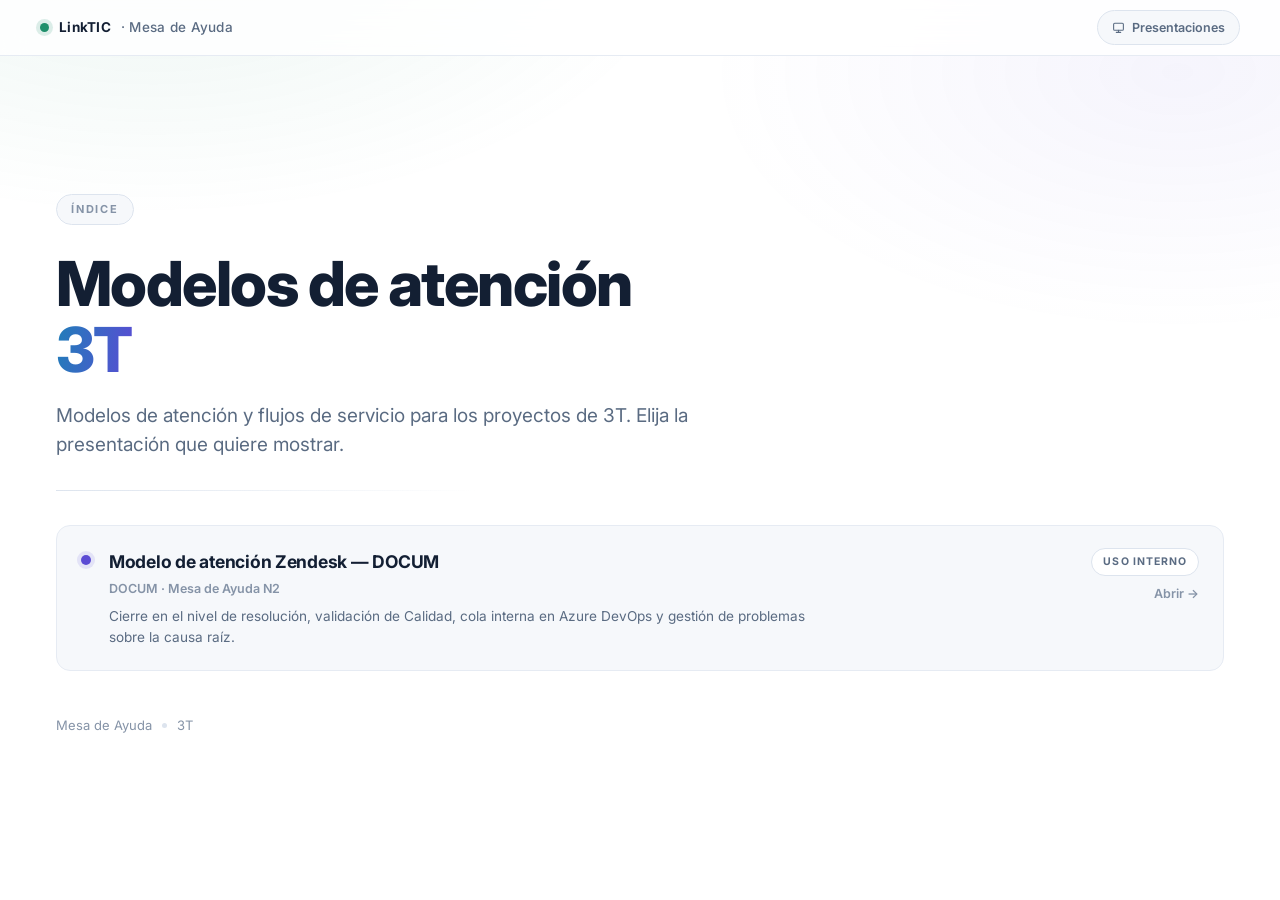
==== sites/3t/index.html @ 859e5ebe "DIVISION" ====
<!DOCTYPE html>
<html lang="es">
<head>
<meta charset="utf-8"/>
<meta name="viewport" content="width=device-width, initial-scale=1"/>
<title>Presentaciones — 3T</title>
<meta name="description" content="Modelos de atención de la Mesa de Ayuda para 3T."/>
<meta name="theme-color" content="#ffffff"/>
<meta property="og:title" content="Presentaciones — 3T"/>
<meta property="og:description" content="Modelos de atención de la Mesa de Ayuda para 3T."/>
<meta property="og:type" content="website"/>
<link rel="preconnect" href="https://fonts.googleapis.com"/>
<link rel="preconnect" href="https://fonts.gstatic.com" crossorigin/>
<link href="https://fonts.googleapis.com/css2?family=Inter:wght@400;500;600;700;800&display=swap" rel="stylesheet"/>
<link rel="stylesheet" href="assets/core.css"/>
</head>
<body data-base="" data-deck="" data-brand="neutral">
<div class="wrap">

<header class="topbar">
  <div class="brand"><i></i> LinkTIC <span>· Mesa de Ayuda</span></div>
  <div class="spacer"></div>
  <div class="picker" id="picker"></div>
  <div class="progress" id="progress"></div>
</header>

<main class="hub">
  <div class="inner">
    <span class="eyebrow reveal">Índice</span>
    <h1 class="reveal">Modelos de atención<br/><span class="accent">3T</span></h1>
    <p class="lede reveal">Modelos de atención y flujos de servicio para los proyectos de 3T. Elija la presentación que quiere mostrar.</p>
    <div class="rule reveal"></div>
    <ul class="deck-list" id="deck-list"></ul>
    <div class="signoff reveal"><span>Mesa de Ayuda</span><i></i><span>3T</span></div>
  </div>
</main>

</div>
<script src="assets/decks.js"></script>
<script src="assets/core.js"></script>
</body>
</html>
---- sites/3t/assets/core.css ----
@import url('https://fonts.googleapis.com/css2?family=Poppins:wght@400;500;600;700&display=swap');
/* ==================================================================
   CORE — estilos compartidos por todas las presentaciones
   ================================================================== */
:root{
  --bg:#ffffff;
  --bg-2:#f8fafc;
  --surface:#f6f8fb;
  --surface-2:#eef2f8;
  --border:#dde4ee;
  --border-soft:#e6ebf3;
  --text:#1b2433;
  --muted:#516276;
  --dim:#8593a7;
  --violet:#2709CD;
  --blue:#3F8CF5;
  /* marca LinkTIC */
  --brand-cyan:#02E0FF;
  --brand-azul:#0096FF;
  --brand-grad:linear-gradient(90deg,#02E0FF 0%,#0096FF 55%,#2709CD 100%);
  --font-marca:Poppins,Inter,'Segoe UI',Arial,sans-serif;
  --teal:#1f8f6b;
  --amber:#c9821a;
  --red:#b02525;
  --steel:#6c7f96;
  --maxw:1180px;
  --ease:cubic-bezier(.22,.61,.36,1);
}
*{box-sizing:border-box}
html{scroll-behavior:smooth}
body{
  margin:0; background:var(--bg); color:var(--text);
  font-family:Inter,'Segoe UI',system-ui,-apple-system,Arial,sans-serif;
  -webkit-font-smoothing:antialiased; line-height:1.55;
}
body::before{
  content:""; position:fixed; inset:0; pointer-events:none; z-index:0;
  background:
    radial-gradient(900px 480px at 12% -8%, rgba(0,150,255,.08), transparent 60%),
    radial-gradient(760px 420px at 92% 8%, rgba(39,9,205,.05), transparent 62%);
}
.wrap{position:relative; z-index:1}

/* ---------- barra superior ---------- */
.topbar{
  position:fixed; top:0; left:0; right:0; z-index:50; height:56px;
  display:flex; align-items:center; gap:14px;
  padding:0 clamp(16px,4vw,40px);
  background:rgba(255,255,255,.82); backdrop-filter:blur(12px);
  border-bottom:1px solid var(--border-soft);
}
.brand{display:flex; align-items:center; gap:10px; font-weight:700; font-size:13.5px; letter-spacing:.02em}
.brand i{width:9px;height:9px;border-radius:50%;background:var(--teal);display:block;box-shadow:0 0 0 4px rgba(31,143,107,.15)}
.brand span{color:var(--muted); font-weight:500}
.topbar .spacer{flex:1}
.progress{position:absolute; left:0; bottom:-1px; height:2px; width:0%; background:linear-gradient(90deg,var(--violet),var(--blue),var(--teal)); transition:width .25s var(--ease)}
.tbtn{
  border:1px solid var(--border); background:var(--surface); color:var(--muted);
  font:inherit; font-size:12.5px; font-weight:600; padding:7px 14px; border-radius:999px; cursor:pointer;
  transition:.2s var(--ease); display:inline-flex; align-items:center; gap:7px; text-decoration:none;
}
.tbtn:hover{color:var(--text); border-color:var(--steel); background:var(--surface-2)}
.tbtn svg{width:13px;height:13px}

/* ---------- selector de presentación ---------- */
.picker{position:relative}
.picker-menu{
  position:absolute; right:0; top:calc(100% + 9px); min-width:310px; z-index:60;
  background:#fff; border:1px solid var(--border); border-radius:13px;
  box-shadow:0 18px 44px rgba(19,31,51,.14); padding:7px;
  opacity:0; visibility:hidden; transform:translateY(-6px); transition:.2s var(--ease);
}
.picker.open .picker-menu{opacity:1; visibility:visible; transform:none}
.picker-menu .head{
  font-size:10.5px; font-weight:700; letter-spacing:.14em; text-transform:uppercase;
  color:var(--dim); padding:8px 11px 6px;
}
.picker-item{
  display:flex; gap:10px; align-items:flex-start; padding:10px 11px; border-radius:9px;
  text-decoration:none; color:var(--text); transition:.18s var(--ease);
}
.picker-item:hover{background:var(--surface)}
.picker-item.current{background:var(--surface-2)}
.picker-item i{width:8px;height:8px;border-radius:50%;flex:none;margin-top:6px;background:var(--steel)}
.picker-item.tone-teal i{background:var(--teal)}
.picker-item.tone-violet i{background:var(--violet)}
.picker-item.tone-blue i{background:var(--blue)}
.picker-item b{display:block; font-size:13px; font-weight:650; letter-spacing:-.01em}
.picker-item em{display:block; font-style:normal; font-size:11.5px; color:var(--muted); margin-top:1px}

/* ---------- navegación lateral ---------- */
.sidenav{
  position:fixed; right:22px; top:50%; transform:translateY(-50%); z-index:40;
  display:flex; flex-direction:column; gap:18px; align-items:flex-end;
}
.dot{
  background:none; border:0; padding:0; cursor:pointer; position:relative;
  width:8px; height:8px; color:var(--dim);
}
.dot span{width:8px;height:8px;border-radius:50%;background:var(--border); transition:.25s var(--ease); display:block}
.dot em{
  font-style:normal; font-size:11.5px; font-weight:600; letter-spacing:.02em; white-space:nowrap;
  position:absolute; right:18px; top:50%;
  opacity:0; transform:translateY(-50%) translateX(6px); transition:.25s var(--ease);
}
.dot:hover em{opacity:1; transform:translateY(-50%)}
.dot:hover span{background:var(--steel)}
.dot.active span{background:var(--teal); box-shadow:0 0 0 4px rgba(31,143,107,.15)}
.dot.active em{opacity:1; transform:translateY(-50%); color:var(--text)}

/* ---------- slides ---------- */
.slide{
  min-height:100vh; display:flex; align-items:center;
  padding:96px clamp(20px,5vw,56px) 72px;
  border-bottom:1px solid var(--border-soft);
}
.inner{width:100%; max-width:var(--maxw); margin:0 auto}
.slide--wide .inner{max-width:1420px}

.eyebrow{
  display:inline-flex; align-items:center; gap:8px;
  font-size:11px; font-weight:700; letter-spacing:.16em; text-transform:uppercase;
  color:var(--dim); border:1px solid var(--border); background:var(--surface);
  padding:6px 14px; border-radius:999px; margin-bottom:26px;
}
h1{
  font-size:clamp(34px,5.6vw,62px); line-height:1.06; margin:0 0 18px;
  font-weight:800; letter-spacing:-.025em;
}
h1 .accent{
  background:linear-gradient(100deg,var(--blue),var(--violet));
  -webkit-background-clip:text; background-clip:text; -webkit-text-fill-color:transparent;
}
h2{
  font-size:clamp(24px,3.2vw,38px); line-height:1.15; margin:0 0 12px;
  font-weight:700; letter-spacing:-.02em;
}
.sub{color:var(--muted); font-size:clamp(14px,1.5vw,17px); max-width:70ch; margin:0}
.lede{color:var(--muted); font-size:clamp(15px,1.7vw,19px); max-width:62ch; margin:0 0 30px}
.rule{height:1px; background:linear-gradient(90deg,var(--border),transparent); margin:30px 0; max-width:420px}
.section-head{margin-bottom:38px}

/* ---------- filas ---------- */
.rows{list-style:none; padding:0; margin:0; display:grid; gap:2px}
.row{
  display:flex; gap:20px; align-items:flex-start;
  padding:20px 22px; background:var(--surface); border:1px solid var(--border-soft);
  border-radius:12px; transition:.28s var(--ease);
}
.row:hover{background:#fff; border-color:var(--border); transform:translateX(4px); box-shadow:0 6px 18px rgba(19,31,51,.07)}
.row-ico{
  flex:none; width:44px; height:44px; border-radius:11px; display:grid; place-items:center;
  border:1px solid var(--border);
}
.row-ico svg{width:21px;height:21px}
.row-body h3{margin:2px 0 5px; font-size:16px; font-weight:700; letter-spacing:-.01em}
.row-body p{margin:0; color:var(--muted); font-size:13.8px; max-width:88ch}

.tone-violet{color:var(--violet); background:rgba(91,75,212,.09)}
.tone-blue{color:var(--blue); background:rgba(31,127,184,.09)}
.tone-teal{color:var(--teal); background:rgba(31,143,107,.09)}
.tone-steel{color:var(--steel); background:rgba(108,127,150,.10)}
.tone-amber{color:var(--amber); background:rgba(201,130,26,.10)}
.tone-red{color:var(--red); background:rgba(176,37,37,.09)}

/* ---------- tarjetas ---------- */
.grid{display:grid; grid-template-columns:repeat(auto-fit,minmax(270px,1fr)); gap:18px}
.card{
  position:relative; padding:26px 24px 24px; border-radius:14px;
  background:var(--surface); border:1px solid var(--border-soft); color:var(--text);
  transition:.3s var(--ease);
}
.card:hover{transform:translateY(-4px); border-color:var(--border); background:#fff; box-shadow:0 8px 24px rgba(19,31,51,.08)}
.card-ico{
  width:46px;height:46px;border-radius:12px;display:grid;place-items:center;margin-bottom:16px;
  border:1px solid var(--border);
}
.card-ico svg{width:22px;height:22px}
.card.tone-violet .card-ico{color:var(--violet); background:rgba(91,75,212,.09)}
.card.tone-blue   .card-ico{color:var(--blue);   background:rgba(31,127,184,.09)}
.card.tone-teal   .card-ico{color:var(--teal);   background:rgba(31,143,107,.09)}
.card.tone-steel  .card-ico{color:var(--steel);  background:rgba(108,127,150,.10)}
.card.tone-amber  .card-ico{color:var(--amber);  background:rgba(201,130,26,.10)}
.card.tone-red    .card-ico{color:var(--red);    background:rgba(176,37,37,.09)}
.card{color:var(--text)}
.card h3{margin:0 0 9px; font-size:17px; font-weight:700; letter-spacing:-.01em}
.card p{margin:0; color:var(--muted); font-size:13.6px}
.card ul{margin:10px 0 0; padding-left:17px; color:var(--muted); font-size:13.2px}
.card ul li{margin:4px 0}
.card .kicker{
  display:inline-block; font-size:10.5px; font-weight:700; letter-spacing:.12em;
  text-transform:uppercase; color:var(--dim); margin-bottom:9px;
}

/* ---------- diagrama ---------- */
.figure{
  background:var(--bg-2); border:1px solid var(--border-soft); border-radius:16px;
  padding:10px; overflow:hidden;
}
.diagram{width:100%; height:auto; display:block; border-radius:10px; max-height:72vh}
.figcap{margin:14px 2px 0; color:var(--dim); font-size:12.5px}
.scroll-hint{display:none}

/* ==================================================================
   DIAGRAMA INTERACTIVO
   Los nodos son HTML posicionado sobre una rejilla de 1400 unidades;
   las conexiones van en una capa SVG con el mismo sistema de
   coordenadas. Todo escala junto con el contenedor (unidades cq).
   ================================================================== */
.flow{margin-top:4px}

/* ---------- controles ---------- */
.flow-controls{display:flex; flex-wrap:wrap; gap:9px; align-items:center; margin-bottom:16px}
.flow-controls .ctl-label{
  font-size:10.5px; font-weight:700; letter-spacing:.14em; text-transform:uppercase;
  color:var(--dim); margin-right:3px;
}
.flow-controls .ctl-sep{width:1px; height:20px; background:var(--border); margin:0 5px}
.fchip{
  border:1px solid var(--border); background:#fff; color:var(--muted);
  font:inherit; font-size:12.5px; font-weight:600; padding:7px 14px; border-radius:999px;
  cursor:pointer; transition:.2s var(--ease); display:inline-flex; align-items:center; gap:8px;
}
.fchip:hover{border-color:var(--steel); color:var(--text)}
.fchip i{width:8px; height:8px; border-radius:50%; background:currentColor; opacity:.4; flex:none}
.fchip[aria-pressed="true"]{background:var(--text); border-color:var(--text); color:#fff}
.fchip[aria-pressed="true"] i{opacity:1}
.fchip.t-blue[aria-pressed="true"]{background:var(--blue); border-color:var(--blue)}
.fchip.t-red[aria-pressed="true"]{background:var(--red); border-color:var(--red)}
.fchip.t-violet[aria-pressed="true"]{background:var(--violet); border-color:var(--violet)}
.fchip.t-amber[aria-pressed="true"]{background:var(--amber); border-color:var(--amber)}
.fchip.t-teal[aria-pressed="true"]{background:var(--teal); border-color:var(--teal)}
.fchip.is-off{opacity:.55; text-decoration:line-through}

/* ---------- lienzo ---------- */
.flow-stage{
  background:var(--bg-2); border:1px solid var(--border-soft); border-radius:16px;
  padding:16px; overflow:hidden;
}
.flowbox{
  position:relative; width:100%; aspect-ratio:1400/620;
  container-type:inline-size;
  /* --grid: ancho de la rejilla en unidades; debe coincidir con el viewBox
     del SVG de conexiones. Se sobreescribe por diagrama cuando no es 1400. */
  --grid:1400;
  --u:calc(100cqw / var(--grid));
}
.flow-edges{position:absolute; inset:0; width:100%; height:100%; pointer-events:none; overflow:visible}

/* ---------- nodos ---------- */
.fnode,.fbox{
  position:absolute; margin:0; text-align:left;
  left:calc(var(--x) * var(--u)); top:calc(var(--y) * var(--u));
  width:calc(var(--w) * var(--u)); height:calc(var(--h) * var(--u));
  border-radius:calc(8 * var(--u)); border:calc(1.8 * var(--u)) solid var(--border);
  background:#fff; color:var(--text); font:inherit;
  padding:calc(10 * var(--u)) calc(11 * var(--u));
  display:flex; flex-direction:column; justify-content:center; gap:calc(4 * var(--u));
  transition:opacity .3s var(--ease), transform .2s var(--ease), box-shadow .2s var(--ease), filter .3s var(--ease);
}
.fnode{cursor:pointer; -webkit-appearance:none; appearance:none}
.fnode:hover{transform:translateY(calc(-2 * var(--u))); box-shadow:0 calc(6 * var(--u)) calc(16 * var(--u)) rgba(19,31,51,.14)}
.fnode:focus-visible{outline:calc(2.5 * var(--u)) solid var(--violet); outline-offset:calc(2 * var(--u))}
.fnode b,.fbox b{font-size:calc(15 * var(--u)); font-weight:700; letter-spacing:-.01em; line-height:1.15}
.fnode span,.fbox span{font-size:calc(10.5 * var(--u)); color:var(--muted); line-height:1.28; display:block}
.fnode em,.fbox em{
  font-style:normal; font-size:calc(8.5 * var(--u)); font-weight:700; letter-spacing:.1em;
  text-transform:uppercase; color:var(--dim);
}
.fnode.is-center,.fbox.is-center{text-align:center; align-items:center}

.n-blue{background:#eef4fc; border-color:var(--blue)}
.n-blue b{color:#14213d}
.n-red{background:#fdeeee; border-color:var(--red)}
.n-amber{background:#fff8ee; border-color:#e08a1e}
.n-green{background:#eef8ee; border-color:#4a8f3c}
.n-green b{color:#1c4a1c}
.n-violet{background:#f7f2fe; border-color:#7b3fbf; border-style:dashed}
.n-violet em{color:#7b3fbf}
.n-teal{background:#e9f6f1; border-color:var(--teal)}
.n-teal b{color:#14513e}
.n-gray{background:#fbfcfe; border-color:#c9d2df}
.n-plain{background:#fff; border-color:#c9d2df}
.n-purple{background:#f3effd; border-color:var(--violet)}
.n-purple b{color:#2e2472}
.n-purple em{color:#5b4bd4}
.n-pill{border-radius:calc(50 * var(--u))}
.n-round{border-radius:50%; text-align:center; align-items:center}
.fbadge{
  display:inline-flex; align-self:flex-start; align-items:center;
  margin-top:calc(7 * var(--u)); padding:calc(4 * var(--u)) calc(10 * var(--u));
  border-radius:calc(20 * var(--u)); background:rgba(201,130,26,.14); color:#8a5a12;
  font-size:calc(9 * var(--u)); font-weight:700; line-height:1.25; text-align:left;
}
.fbadge.is-ans{background:rgba(31,143,107,.15); color:#15795a}

/* estado */
.fnode.is-active{box-shadow:0 0 0 calc(3 * var(--u)) rgba(91,75,212,.28); transform:translateY(calc(-2 * var(--u)))}
.is-dim{opacity:.15; filter:grayscale(1)}
.fnode.is-dim{pointer-events:none}

/* ---------- grupos ---------- */
.fgroup{
  position:absolute;
  left:calc(var(--x) * var(--u)); top:calc(var(--y) * var(--u));
  width:calc(var(--w) * var(--u)); height:calc(var(--h) * var(--u));
  border-radius:calc(10 * var(--u)); border:calc(2 * var(--u)) solid var(--steel);
  background:#f4f6f9; padding:calc(14 * var(--u));
  display:flex; flex-direction:column;
  transition:opacity .3s var(--ease), filter .3s var(--ease);
}
.fgroup-tag{
  position:absolute; top:calc(-13 * var(--u)); right:calc(14 * var(--u));
  background:var(--steel); color:#fff; border-radius:calc(4 * var(--u));
  font-size:calc(10.5 * var(--u)); font-weight:700; padding:calc(4 * var(--u)) calc(12 * var(--u));
  white-space:nowrap;
}
.fgroup-title{margin:0 0 calc(9 * var(--u)); font-size:calc(13.5 * var(--u)); font-weight:700; letter-spacing:-.01em}
.fgroup-body{display:flex; gap:calc(15 * var(--u)); flex:1}
.fgroup.is-stack .fgroup-body{flex-direction:column}
.fgroup .fnode,.fgroup .fbox{position:static; width:auto; height:auto; flex:1; gap:calc(2 * var(--u))}
.fgroup-note{
  margin:calc(10 * var(--u)) 0 0; text-align:center; font-style:italic;
  font-size:calc(10 * var(--u)); color:var(--muted); line-height:1.3;
}
.fgroup.g-red{border-color:var(--red); background:#fdeeee}
.fgroup.g-red .fgroup-tag{background:var(--red)}
.fgroup.g-red .fgroup-note{color:#a34141}
.fgroup.g-green{border-color:#4a8f3c; background:#eef8ee}
.fgroup.g-green .fgroup-tag{background:#4a8f3c}
.fgroup.g-green .fgroup-title{color:#1c4a1c}
.fgroup.g-violet{border-color:#7b3fbf; background:#f7f2fe}
.fgroup.g-violet .fgroup-tag{background:#7b3fbf}
.fgroup.g-blue{border-color:var(--blue); background:#eef4fc}
.fgroup.g-blue .fgroup-tag{background:var(--blue)}
.fgroup.g-blue .fgroup-title{color:#14213d}

/* ---------- aviso destacado ---------- */
.notice{
  display:flex; gap:13px; align-items:flex-start; margin:0 0 20px;
  padding:15px 19px; border-radius:12px; background:#fff8ee; border:1px solid #f0dcb8;
}
.notice svg{width:19px; height:19px; color:var(--amber); flex:none; margin-top:1px}
.notice b{display:block; font-size:13.8px; color:#8a5a12; font-weight:700; margin-bottom:2px}
.notice span{display:block; font-size:13px; color:#a5793a}

/* ---------- banda y etiquetas ---------- */
.fband{
  position:absolute; left:calc(var(--x) * var(--u)); top:calc(var(--y) * var(--u));
  width:calc(var(--w) * var(--u)); height:calc(var(--h) * var(--u));
  background:#5b8c22; color:#fff; border-radius:calc(3 * var(--u));
  display:flex; align-items:center; padding:0 calc(16 * var(--u));
  font-size:calc(12 * var(--u)); font-weight:700; letter-spacing:-.01em;
}
.flabel{
  position:absolute; margin:0; pointer-events:none;
  left:calc(var(--x) * var(--u)); top:calc(var(--y) * var(--u));
  width:calc(var(--w) * var(--u)); transform:translateX(-50%);
  text-align:center; font-size:calc(9 * var(--u)); line-height:1.25; color:var(--muted);
  transition:opacity .3s var(--ease);
}
.flabel.t-blue{color:var(--blue); font-weight:700}
.flabel.t-red{color:#8a2323; font-weight:700}
.flabel.t-amber{color:var(--amber); font-weight:700}
.flabel.t-violet{color:#6b32ad; font-weight:700}
.flabel.t-green{color:#2e7a26; font-weight:700}

/* ---------- aristas ---------- */
.fedge{transition:opacity .3s var(--ease), stroke-width .2s var(--ease)}
.fedge.is-live{stroke-width:3; stroke-dasharray:9 6; animation:fdash 1.1s linear infinite}
@keyframes fdash{to{stroke-dashoffset:-30}}
@media (prefers-reduced-motion:reduce){ .fedge.is-live{animation:none} }

/* ---------- panel de detalle ---------- */
.flow-detail{
  margin-top:16px; border:1px solid var(--border-soft); border-radius:14px;
  background:var(--surface); padding:22px 24px; min-height:150px;
}
.fdetail[hidden]{display:none}
.fdetail{animation:fin .3s var(--ease)}
@keyframes fin{from{opacity:0; transform:translateY(6px)} to{opacity:1; transform:none}}
.fdetail .kicker{
  display:inline-block; font-size:10.5px; font-weight:700; letter-spacing:.13em;
  text-transform:uppercase; color:var(--dim); margin-bottom:8px;
}
.fdetail h3{margin:0 0 8px; font-size:19px; font-weight:700; letter-spacing:-.015em}
.fdetail > p{margin:0; color:var(--muted); font-size:14px; max-width:88ch}
.fdetail-cols{display:grid; grid-template-columns:repeat(auto-fit,minmax(230px,1fr)); gap:18px; margin-top:18px}
.fdetail-cols h4{
  margin:0 0 7px; font-size:11px; font-weight:700; letter-spacing:.12em;
  text-transform:uppercase; color:var(--dim);
}
.fdetail-cols ul{margin:0; padding-left:17px; color:var(--muted); font-size:13.2px}
.fdetail-cols ul li{margin:4px 0}
.fdetail-cols p{margin:0; color:var(--muted); font-size:13.2px}
.fhint{margin:12px 2px 0; color:var(--dim); font-size:12px}

/* ---------- pestañas ---------- */
.tablist{display:flex; gap:4px; flex-wrap:wrap; border-bottom:1px solid var(--border); margin-bottom:26px}
.tab{
  border:0; background:none; font:inherit; font-size:14px; font-weight:600; color:var(--dim);
  padding:12px 18px; cursor:pointer; border-bottom:2px solid transparent; margin-bottom:-1px;
  transition:.2s var(--ease);
}
.tab:hover{color:var(--text)}
.tab[aria-selected="true"]{color:var(--text); border-bottom-color:var(--violet)}
.tab.t-blue[aria-selected="true"]{border-bottom-color:var(--blue)}
.tab.t-teal[aria-selected="true"]{border-bottom-color:var(--teal)}
.tabpanel[hidden]{display:none}
.tabpanel{animation:fin .3s var(--ease)}
.meter{
  height:30px; border-radius:15px; background:var(--surface-2); border:1px solid var(--border);
  overflow:hidden; margin:16px 0 8px; position:relative;
}
.meter i{display:block; height:100%; border-radius:15px; transition:width .7s var(--ease)}
.meter b{
  position:absolute; right:13px; top:50%; transform:translateY(-50%);
  font-size:11.5px; font-weight:700; color:var(--muted);
}
.meter-cap{margin:0; font-size:12.5px; color:var(--dim)}

/* ---------- convenciones ---------- */
.flegend{display:flex; flex-wrap:wrap; gap:8px 22px; margin:16px 2px 0; padding:0; list-style:none}
.flegend li{display:flex; align-items:center; gap:8px; font-size:12px; color:var(--muted)}
.flegend i{width:10px; height:10px; border-radius:3px; flex:none}

/* ==================================================================
   PESTAÑAS
   ================================================================== */
.tabs{margin-top:8px}
.tablist{display:flex; flex-wrap:wrap; gap:8px; margin-bottom:18px}
.tab{
  border:1px solid var(--border); background:#fff; color:var(--muted);
  font:inherit; font-size:13px; font-weight:600; padding:9px 18px; border-radius:999px;
  cursor:pointer; transition:.2s var(--ease);
}
.tab:hover{border-color:var(--steel); color:var(--text)}
.tab[aria-selected="true"]{background:var(--text); border-color:var(--text); color:#fff}
.tabpanel[hidden]{display:none}
.tabpanel{
  border:1px solid var(--border-soft); border-radius:14px; background:var(--surface);
  padding:26px 28px; animation:fin .3s var(--ease);
}
.tabpanel h3{margin:0 0 8px; font-size:19px; font-weight:700; letter-spacing:-.015em}
.tabpanel > p{margin:0; color:var(--muted); font-size:14px; max-width:86ch}

/* ---------- línea de estados ---------- */
.steps{display:flex; gap:0; margin:26px 0 0; padding:0; list-style:none; flex-wrap:wrap}
.steps li{flex:1; min-width:160px; padding-right:14px; margin-bottom:12px}
.steps .bar{display:block; height:3px; border-radius:2px; background:var(--border); position:relative}
.steps .bar::after{
  content:""; position:absolute; left:0; top:-4px; width:11px; height:11px;
  border-radius:50%; background:var(--border); border:2px solid var(--bg);
}
.steps li.is-on .bar{background:var(--blue)}
.steps li.is-on .bar::after{background:var(--blue)}
.steps li.is-end .bar{background:var(--teal)}
.steps li.is-end .bar::after{background:var(--teal)}
.steps b{display:block; font-size:13.5px; font-weight:700; margin:14px 0 3px; letter-spacing:-.01em}
.steps span{display:block; font-size:12.5px; color:var(--muted)}

/* ---------- lista de estados ---------- */
.states{list-style:none; margin:24px 0 0; padding:0; display:grid; gap:8px}
.states li{
  display:flex; align-items:flex-start; gap:14px; padding:14px 16px;
  background:#fff; border:1px solid var(--border-soft); border-radius:11px; font-size:13.4px;
}
.states .badge-state{
  flex:none; font-size:11px; font-weight:700; letter-spacing:.06em; text-transform:uppercase;
  padding:5px 11px; border-radius:999px; white-space:nowrap; min-width:112px; text-align:center;
}
.states b{display:block; font-weight:600; color:var(--text)}
.states p{margin:2px 0 0; color:var(--muted)}
.s-red{background:rgba(176,37,37,.10); color:#8a2323}
.s-blue{background:rgba(31,127,184,.11); color:#17688f}
.s-amber{background:rgba(201,130,26,.13); color:#94600f}
.s-teal{background:rgba(31,143,107,.12); color:#15795a}
.s-steel{background:rgba(108,127,150,.13); color:#4c5d72}

/* ==================================================================
   MATRIZ DE PRIORIDAD
   ================================================================== */
.pmatrix{
  display:grid; grid-template-columns:minmax(150px,1.1fr) repeat(3,1fr);
  gap:8px; margin-top:24px;
}
.pm-corner{
  display:flex; align-items:flex-end; padding:0 4px 10px;
  font-size:10.5px; font-weight:700; letter-spacing:.12em; text-transform:uppercase; color:var(--dim);
}
.pm-h,.pm-v{
  padding:13px 15px; border-radius:11px; background:var(--surface);
  border:1px solid var(--border-soft); font-size:13px; font-weight:700; letter-spacing:-.01em;
}
.pm-h{text-align:center}
.pm-h span,.pm-v span{
  display:block; font-weight:400; color:var(--muted); font-size:11.5px; margin-top:4px; line-height:1.3;
}
.pm-cell{
  padding:16px 12px; border-radius:11px; text-align:center;
  font-size:17px; font-weight:800; letter-spacing:-.02em;
  display:flex; flex-direction:column; justify-content:center;
}
.pm-cell span{
  display:block; font-size:10.5px; font-weight:700; letter-spacing:.1em;
  text-transform:uppercase; margin-top:3px; opacity:.9;
}
.p1{background:rgba(176,37,37,.13); color:#8a2323}
.p2{background:rgba(224,138,30,.17); color:#8d5a0c}
.p3{background:rgba(31,127,184,.13); color:#17688f}
.p4{background:rgba(108,127,150,.15); color:#4c5d72}
.p5{background:var(--surface-2); color:var(--dim)}
.pm-key{display:flex; flex-wrap:wrap; gap:10px 20px; margin:18px 2px 0; padding:0; list-style:none}
.pm-key li{display:flex; align-items:center; gap:9px; font-size:12.5px; color:var(--muted)}
.pm-key b{
  font-size:11px; font-weight:800; letter-spacing:.06em; padding:4px 9px; border-radius:6px;
}
@media (max-width:760px){
  .pmatrix{grid-template-columns:1fr 1fr}
  .pm-corner,.pm-h{display:none}
  .pm-v{grid-column:1 / -1; text-align:left}
}

/* ==================================================================
   TABLA
   ================================================================== */
.tbl-wrap{overflow-x:auto; margin-top:24px}
.tbl{width:100%; border-collapse:separate; border-spacing:0 7px; font-size:13.2px; min-width:620px}
.tbl th{
  text-align:left; font-size:10.5px; font-weight:700; letter-spacing:.12em;
  text-transform:uppercase; color:var(--dim); padding:0 17px 4px;
}
.tbl td{
  background:#fff; border-top:1px solid var(--border-soft); border-bottom:1px solid var(--border-soft);
  padding:14px 17px; vertical-align:top; color:var(--muted); line-height:1.45;
}
.tbl td:first-child{
  border-left:1px solid var(--border-soft); border-radius:11px 0 0 11px;
  font-weight:700; color:var(--text); white-space:nowrap;
}
.tbl td:last-child{border-right:1px solid var(--border-soft); border-radius:0 11px 11px 0}
.tbl td ol,.tbl td ul{margin:0; padding-left:16px}
.tbl td li{margin:2px 0}
.tbl .muted{color:var(--dim); font-style:italic}

/* ==================================================================
   ANS — niveles de servicio
   ================================================================== */
.ans-block{margin-top:26px}
.ans-block > h3{
  margin:0 0 4px; font-size:17px; font-weight:700; letter-spacing:-.015em;
  display:flex; align-items:center; gap:10px;
}
.ans-block > h3 i{width:9px; height:9px; border-radius:50%; flex:none}
.ans-block > p{margin:0; color:var(--muted); font-size:13.2px}

.ans{list-style:none; margin:8px 0 0; padding:0; display:grid; gap:8px}
.ans-cols{
  display:grid; grid-template-columns:minmax(200px,1.5fr) minmax(160px,1fr) 128px;
  gap:18px; padding:0 18px 2px; margin-top:16px;
  font-size:10.5px; font-weight:700; letter-spacing:.12em; text-transform:uppercase; color:var(--dim);
}
.ans-cols span:last-child{text-align:right}
.ans-row{
  display:grid; grid-template-columns:minmax(200px,1.5fr) minmax(160px,1fr) 128px;
  gap:18px; align-items:center;
  padding:15px 18px; background:#fff; border:1px solid var(--border-soft);
  border-radius:12px; transition:.25s var(--ease);
}
.ans-row:hover{border-color:var(--border); box-shadow:0 5px 16px rgba(19,31,51,.07)}
.ans-head b{display:block; font-size:14.5px; font-weight:700; letter-spacing:-.01em}
.ans-head span{display:block; font-size:12.4px; color:var(--muted); margin-top:3px; line-height:1.35}
.ans-metric{display:flex; align-items:center; gap:12px}
.ans-bar{flex:1; height:9px; border-radius:5px; background:var(--surface-2); overflow:hidden}
.ans-bar i{
  display:block; height:100%; width:var(--p); border-radius:5px; background:var(--steel);
  transform-origin:left; animation:ansgrow .7s var(--ease) both;
}
@keyframes ansgrow{from{transform:scaleX(0)} to{transform:scaleX(1)}}
@media (prefers-reduced-motion:reduce){ .ans-bar i{animation:none} }
.ans-val{font-size:15px; font-weight:700; white-space:nowrap; min-width:42px; text-align:right}
.ans-row .badge-state{justify-self:end; min-width:0}
.ans-row.t-red .ans-bar i{background:var(--red)}
.ans-row.t-amber .ans-bar i{background:#e08a1e}
.ans-row.t-blue .ans-bar i{background:var(--blue)}
.ans-row.t-steel .ans-bar i{background:var(--steel)}
.ans-row.t-violet .ans-bar i{background:var(--violet)}
.ans-note{
  margin:12px 0 0; padding:13px 16px; border-radius:10px;
  background:var(--surface); border:1px solid var(--border-soft);
  font-size:12.8px; color:var(--muted);
}
.ans-note b{color:var(--text); font-weight:600}
@media (max-width:760px){
  .ans-cols{display:none}
  .ans-row{grid-template-columns:1fr; gap:12px}
  .ans-row .badge-state{justify-self:start}
}

/* ---------- cierre ---------- */
.close-grid{display:grid; grid-template-columns:repeat(auto-fit,minmax(210px,1fr)); gap:14px; margin-top:34px}
.chip{
  padding:16px 18px; border-radius:12px; background:var(--surface);
  border:1px solid var(--border-soft); font-size:13.5px; color:var(--muted);
  display:flex; gap:11px; align-items:flex-start;
}
.chip svg{width:17px;height:17px;flex:none;margin-top:2px;color:var(--teal)}
.chip b{color:var(--text); font-weight:600}
.signoff{margin-top:44px; color:var(--dim); font-size:13px; display:flex; gap:10px; align-items:center; flex-wrap:wrap}
.signoff i{width:5px;height:5px;border-radius:50%;background:var(--border);display:block}

/* ---------- índice (portada del core) ---------- */
.hub{min-height:100vh; padding:110px clamp(20px,5vw,56px) 80px; display:flex; align-items:center}
.deck-list{list-style:none; padding:0; margin:34px 0 0; display:grid; gap:12px}
.deck{
  display:flex; gap:18px; align-items:flex-start; text-decoration:none; color:var(--text);
  padding:22px 24px; border-radius:14px; background:var(--surface);
  border:1px solid var(--border-soft); transition:.28s var(--ease);
}
.deck:hover{background:#fff; border-color:var(--border); transform:translateX(5px); box-shadow:0 8px 24px rgba(19,31,51,.08)}
.deck-mark{
  flex:none; width:10px; height:10px; border-radius:50%; margin-top:7px; background:var(--steel);
}
.deck.tone-teal .deck-mark{background:var(--teal); box-shadow:0 0 0 4px rgba(31,143,107,.14)}
.deck.tone-violet .deck-mark{background:var(--violet); box-shadow:0 0 0 4px rgba(91,75,212,.12)}
.deck.tone-blue .deck-mark{background:var(--blue); box-shadow:0 0 0 4px rgba(31,127,184,.12)}
.deck-body{flex:1}
.deck-body h3{margin:0 0 4px; font-size:17.5px; font-weight:700; letter-spacing:-.015em}
.deck-body .who{margin:0 0 8px; font-size:12.5px; color:var(--dim); font-weight:600}
.deck-body p{margin:0; font-size:13.6px; color:var(--muted); max-width:80ch}
.deck-meta{flex:none; display:flex; flex-direction:column; align-items:flex-end; gap:8px}
.badge{
  font-size:10.5px; font-weight:700; letter-spacing:.1em; text-transform:uppercase;
  color:var(--muted); border:1px solid var(--border); background:#fff;
  padding:5px 11px; border-radius:999px; white-space:nowrap;
}
.deck-go{font-size:12.5px; color:var(--dim); font-weight:600}
.deck:hover .deck-go{color:var(--blue)}

/* ---------- animación de entrada ---------- */
.reveal{opacity:0; transform:translateY(14px); transition:opacity .6s var(--ease), transform .6s var(--ease)}
.reveal.in{opacity:1; transform:none}
@media (prefers-reduced-motion:reduce){
  .reveal{opacity:1; transform:none; transition:none}
  html{scroll-behavior:auto}
}

/* ---------- responsive ---------- */
@media (max-width:900px){
  .sidenav{display:none}
  .slide{min-height:auto; padding:88px 20px 56px}
  .row{gap:14px; padding:16px}
  .row:hover{transform:none}
  .figure{padding:8px}
  .diagram-scroll{overflow-x:auto; -webkit-overflow-scrolling:touch}
  .diagram-scroll .diagram{min-width:980px; max-height:none}
  .diagram-scroll .flowbox{min-width:1020px}
  .flow-stage{padding:10px}
  .flow-detail{padding:18px}
  .scroll-hint{display:block; margin-top:10px; color:var(--dim); font-size:11.5px}
  .deck{flex-wrap:wrap}
  .deck:hover{transform:none}
  .deck-meta{flex-direction:row; align-items:center}
  .picker-menu{min-width:250px}
}

/* ---------- impresión / PDF ---------- */
@media print{
  .topbar,.sidenav,.scroll-hint{display:none!important}
  body{background:#fff; color:#131f33}
  body::before{display:none}
  .slide{min-height:auto; page-break-after:always; border:0; padding:22px}
  .row,.card,.chip,.figure,.deck,.flow-stage,.flow-detail{background:#fff; border-color:#d5dae2}
  .row-body p,.card p,.sub,.lede,.chip{color:#4a5464}
  .diagram{max-height:none}
  .flow-controls{display:none}
  .is-dim{opacity:1; filter:none}
  .fedge.is-live{animation:none}
}


/* ==================================================================
   MARCA LINKTIC
   Tipografía, logo y portadas. Los colores semánticos de los
   diagramas (niveles, calidad, alertas) no se tocan aquí.
   ================================================================== */
h1,h2,h3,.eyebrow,.tbtn,.fchip,.tab,.ctl-label,.kicker,.deck-body h3{font-family:var(--font-marca)}
h1{letter-spacing:-.018em; font-weight:700}
h2{letter-spacing:-.012em; font-weight:600}
h1 .accent{background:linear-gradient(100deg,#0096FF 0%,#2709CD 100%); -webkit-background-clip:text; background-clip:text}

/* logo en la barra superior */
.brand{font-size:0; gap:12px}
.brand i{
  width:90px; height:40px; border-radius:0; box-shadow:none;
  background:url('brand/linktic-logo.png') no-repeat left center/contain;
}
.brand span{font-size:13px; font-weight:500; color:var(--muted); font-family:var(--font-marca)}
.progress{background:var(--brand-grad)}
.dot.active span{background:var(--brand-azul); box-shadow:0 0 0 4px rgba(0,150,255,.16)}

.eyebrow{
  color:var(--brand-azul); border-color:rgba(0,150,255,.28);
  background:rgba(0,150,255,.06); letter-spacing:.2em;
}

/* portada de cada presentación: fondo azul de marca */
#portada{
  background:#3F8CF5 url('brand/fondo-azul.jpg') right bottom/cover no-repeat;
  border-bottom:0; color:#fff;
}
#portada .inner::before{
  content:""; display:block; width:190px; height:90px; margin-bottom:30px;
  background:url('brand/linktic-logo-blanco.png') no-repeat left center/contain;
}
#portada .eyebrow{color:#fff; border-color:rgba(255,255,255,.45); background:rgba(255,255,255,.12)}
#portada h1{color:#fff}
#portada h1 .accent{background:linear-gradient(100deg,#ffffff 0%,#c8f7ff 100%); -webkit-background-clip:text; background-clip:text}
#portada .lede,#portada .sub{color:rgba(255,255,255,.9)}
#portada .rule{background:linear-gradient(90deg,rgba(255,255,255,.7),transparent)}
#portada .signoff{color:rgba(255,255,255,.82)}
#portada .signoff i{background:rgba(255,255,255,.55)}

/* índice: fondo claro texturizado y logo a color */
.hub{background:#e6e6e6 url('brand/fondo-claro.jpg') center/cover no-repeat}
.hub .inner::before{
  content:""; display:block; width:200px; height:94px; margin-bottom:28px;
  background:url('brand/linktic-logo.png') no-repeat left center/contain;
}
.hub .deck{background:rgba(255,255,255,.86)}

@media (max-width:900px){
  .brand i{width:72px; height:34px}
  #portada .inner::before{width:150px; height:70px}
}

/* impresión: la portada sale en blanco con el logo a color */
@media print{
  #portada,.hub{background:#fff!important; color:var(--text)}
  #portada .inner::before{background-image:url('brand/linktic-logo.png')}
  #portada h1,#portada .lede,#portada .sub,#portada .signoff{color:var(--text)}
  #portada h1 .accent{-webkit-text-fill-color:#0096FF}
  #portada .eyebrow{color:var(--brand-azul); border-color:#d5dae2; background:#fff}
}


/* ==================================================================
   PRESENTACIONES EXTERNAS — body[data-brand="neutral"]
   Sin marca LinkTIC: paleta original, Inter en títulos, sin logo
   y portada clara.
   ================================================================== */
body[data-brand="neutral"]{
  --text:#131f33; --muted:#5a6b82; --violet:#5b4bd4; --blue:#1f7fb8;
  --font-marca:Inter,'Segoe UI',system-ui,-apple-system,Arial,sans-serif;
  --brand-grad:linear-gradient(90deg,#5b4bd4,#1f7fb8,#1f8f6b);
}
body[data-brand="neutral"]::before{
  background:
    radial-gradient(900px 480px at 12% -8%, rgba(31,143,107,.09), transparent 60%),
    radial-gradient(760px 420px at 92% 8%, rgba(91,75,212,.06), transparent 62%);
}
body[data-brand="neutral"] h1{letter-spacing:-.025em; font-weight:800}
body[data-brand="neutral"] h2{letter-spacing:-.02em; font-weight:700}
body[data-brand="neutral"] h1 .accent{background:linear-gradient(100deg,var(--blue),var(--violet)); -webkit-background-clip:text; background-clip:text}
body[data-brand="neutral"] .brand{font-size:13.5px; gap:10px}
body[data-brand="neutral"] .brand i{
  width:9px; height:9px; border-radius:50%; background:var(--teal);
  box-shadow:0 0 0 4px rgba(31,143,107,.15);
}
body[data-brand="neutral"] .brand span{font-family:inherit; font-size:inherit; color:var(--muted)}
body[data-brand="neutral"] .eyebrow{
  color:var(--dim); border-color:var(--border); background:var(--surface); letter-spacing:.16em;
}
body[data-brand="neutral"] .dot.active span{background:var(--teal); box-shadow:0 0 0 4px rgba(31,143,107,.15)}
body[data-brand="neutral"] #portada{background:transparent; color:var(--text); border-bottom:1px solid var(--border-soft)}
body[data-brand="neutral"] #portada .inner::before{content:none}
body[data-brand="neutral"] #portada .eyebrow{color:var(--dim); border-color:var(--border); background:var(--surface)}
body[data-brand="neutral"] #portada h1{color:var(--text)}
body[data-brand="neutral"] #portada h1 .accent{background:linear-gradient(100deg,var(--blue),var(--violet)); -webkit-background-clip:text; background-clip:text}
body[data-brand="neutral"] #portada .lede,body[data-brand="neutral"] #portada .sub{color:var(--muted)}
body[data-brand="neutral"] #portada .rule{background:linear-gradient(90deg,var(--border),transparent)}
body[data-brand="neutral"] #portada .signoff{color:var(--dim)}
body[data-brand="neutral"] #portada .signoff i{background:var(--border)}

/* encabezados de grupo en el índice */
.deck-group{
  list-style:none; margin:22px 2px 4px; font-family:var(--font-marca);
  font-size:11px; font-weight:700; letter-spacing:.16em; text-transform:uppercase; color:var(--dim);
}
.deck-group:first-child{margin-top:0}

/* índice de un sitio sin marca LinkTIC */
body[data-brand="neutral"] .hub{background:transparent}
body[data-brand="neutral"] .hub .inner::before{content:none}
body[data-brand="neutral"] .hub .deck{background:var(--surface)}
.deck-empty{
  list-style:none; padding:26px 24px; border-radius:14px; border:1px dashed var(--border);
  color:var(--muted); font-size:14px; background:var(--surface);
}
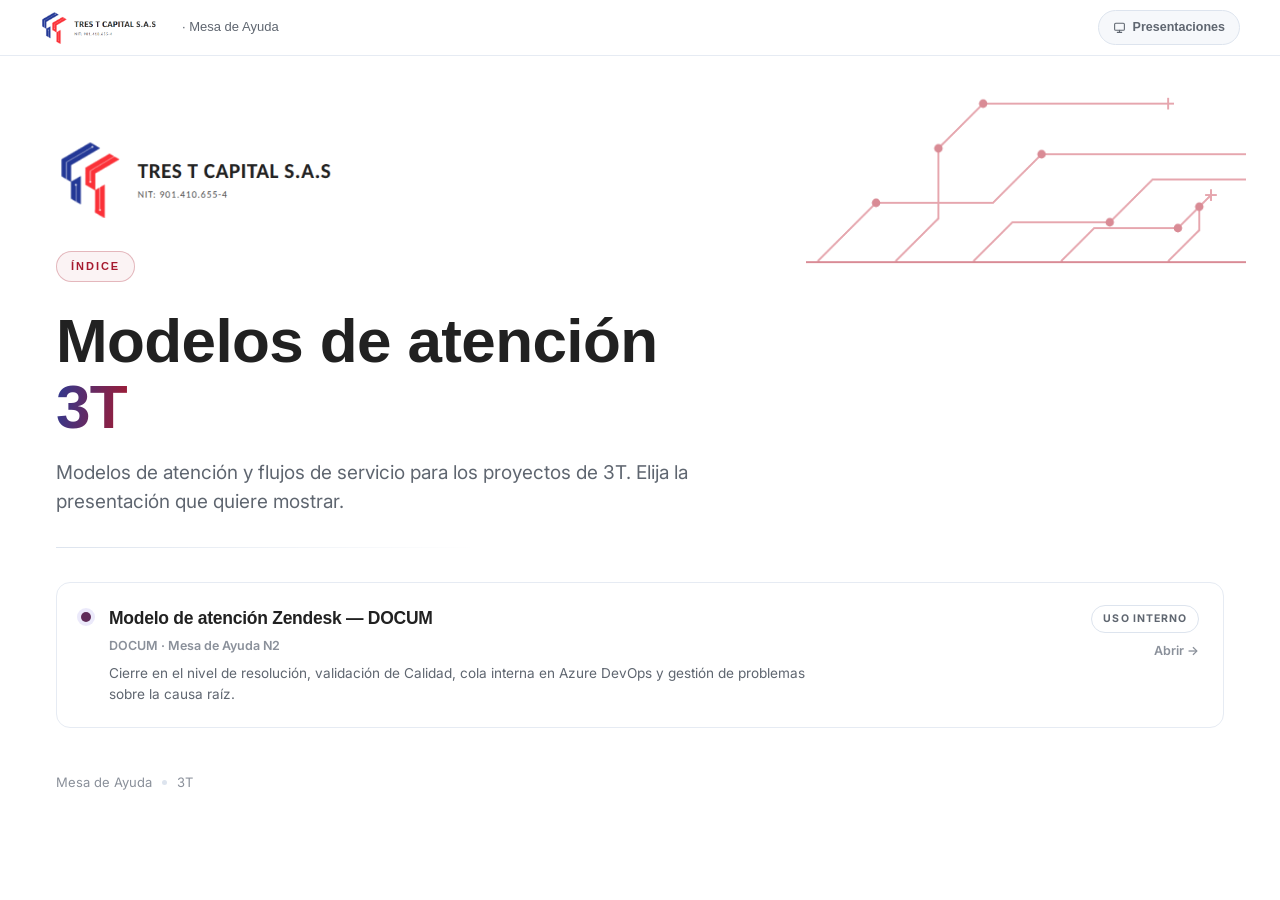
==== commit 4cfbeb32: "Docum" ====
--- a/sites/3t/index.html
+++ b/sites/3t/index.html
@@ -14,7 +14,7 @@
 <link href="https://fonts.googleapis.com/css2?family=Inter:wght@400;500;600;700;800&display=swap" rel="stylesheet"/>
 <link rel="stylesheet" href="assets/core.css"/>
 </head>
-<body data-base="" data-deck="" data-brand="neutral">
+<body data-base="" data-deck="" data-brand="tres-t">
 <div class="wrap">
 
 <header class="topbar">
--- a/sites/3t/assets/core.css
+++ b/sites/3t/assets/core.css
@@ -797,3 +797,76 @@
   list-style:none; padding:26px 24px; border-radius:14px; border:1px dashed var(--border);
   color:var(--muted); font-size:14px; background:var(--surface);
 }
+
+
+/* ==================================================================
+   MARCA 3T — Tres T Capital S.A.S · body[data-brand="tres-t"]
+   Tomada del Informe Mensual de Soporte SGDEA: marino, azul y rojo
+   del logo, degradado del pie de página y líneas de circuito.
+   ================================================================== */
+body[data-brand="tres-t"]{
+  --text:#212121; --muted:#5f6670; --dim:#8a909a;
+  --blue:#2B3A93; --violet:#5F2B58; --red:#A6192E;
+  --t3-marino:#1F3864; --t3-rojo:#F43A42; --t3-rosa:#D98B95;
+  --font-marca:Calibri,Carlito,'Segoe UI',Arial,sans-serif;
+  --brand-grad:linear-gradient(90deg,#1F3864 0%,#383263 25%,#5F2B58 50%,#9A1E3C 75%,#C8112F 100%);
+}
+body[data-brand="tres-t"]::before{
+  background:
+    radial-gradient(900px 480px at 10% -8%, rgba(31,56,100,.07), transparent 60%),
+    radial-gradient(760px 420px at 94% 6%, rgba(166,25,46,.05), transparent 62%);
+}
+body[data-brand="tres-t"] h1{letter-spacing:-.01em; font-weight:700}
+body[data-brand="tres-t"] h2{letter-spacing:-.005em; font-weight:700}
+body[data-brand="tres-t"] h1 .accent{background:linear-gradient(100deg,#2B3A93 0%,#A6192E 100%); -webkit-background-clip:text; background-clip:text}
+
+body[data-brand="tres-t"] .brand{font-size:0; gap:12px}
+body[data-brand="tres-t"] .brand i{
+  width:118px; height:36px; border-radius:0; box-shadow:none;
+  background:url('brand-3t/tres-t-logo.png') no-repeat left center/contain;
+}
+body[data-brand="tres-t"] .brand span{font-size:13px; font-weight:500; color:var(--muted); font-family:var(--font-marca)}
+body[data-brand="tres-t"] .progress{background:var(--brand-grad)}
+body[data-brand="tres-t"] .dot.active span{background:var(--t3-marino); box-shadow:0 0 0 4px rgba(31,56,100,.16)}
+body[data-brand="tres-t"] .eyebrow{color:var(--red); border-color:rgba(166,25,46,.28); background:rgba(166,25,46,.05); letter-spacing:.18em}
+
+/* portada al estilo del informe: blanca, circuito arriba a la derecha
+   y franja del degradado abajo */
+body[data-brand="tres-t"] #portada{
+  background:#fff url('brand-3t/tres-t-circuito.png') no-repeat right 4% top 76px/440px auto;
+  color:var(--text); border-bottom:6px solid transparent;
+  border-image:var(--brand-grad) 1;
+}
+body[data-brand="tres-t"] #portada .inner::before{
+  content:""; display:block; width:280px; height:86px; margin-bottom:30px;
+  background:url('brand-3t/tres-t-logo.png') no-repeat left center/contain;
+}
+body[data-brand="tres-t"] #portada .eyebrow{color:var(--red); border-color:rgba(166,25,46,.28); background:rgba(166,25,46,.05)}
+body[data-brand="tres-t"] #portada h1{color:var(--t3-marino)}
+body[data-brand="tres-t"] #portada h1 .accent{background:linear-gradient(100deg,#2B3A93 0%,#A6192E 100%); -webkit-background-clip:text; background-clip:text}
+body[data-brand="tres-t"] #portada .lede,body[data-brand="tres-t"] #portada .sub{color:var(--muted)}
+body[data-brand="tres-t"] #portada .rule{
+  height:4px; max-width:520px;
+  background:
+    linear-gradient(90deg,var(--t3-marino) 0,var(--t3-marino) 34%,transparent 34%),
+    linear-gradient(var(--t3-rosa),var(--t3-rosa)) 0 50%/100% 1px no-repeat;
+}
+body[data-brand="tres-t"] #portada .signoff{color:var(--dim)}
+body[data-brand="tres-t"] #portada .signoff i{background:var(--t3-rosa)}
+
+/* índice del sitio 3T */
+body[data-brand="tres-t"] .hub{background:#fff url('brand-3t/tres-t-circuito.png') no-repeat right 4% top 90px/440px auto}
+body[data-brand="tres-t"] .hub .inner::before{
+  content:""; display:block; width:280px; height:86px; margin-bottom:28px;
+  background:url('brand-3t/tres-t-logo.png') no-repeat left center/contain;
+}
+body[data-brand="tres-t"] .hub .deck{background:rgba(255,255,255,.92)}
+
+@media (max-width:900px){
+  body[data-brand="tres-t"] .brand i{width:96px; height:30px}
+  body[data-brand="tres-t"] #portada,body[data-brand="tres-t"] .hub{background-size:240px auto; background-position:right -40px top 64px}
+  body[data-brand="tres-t"] #portada .inner::before,body[data-brand="tres-t"] .hub .inner::before{width:210px; height:64px}
+}
+@media print{
+  body[data-brand="tres-t"] #portada{border-image:none; border-bottom:4px solid var(--t3-marino)}
+}
